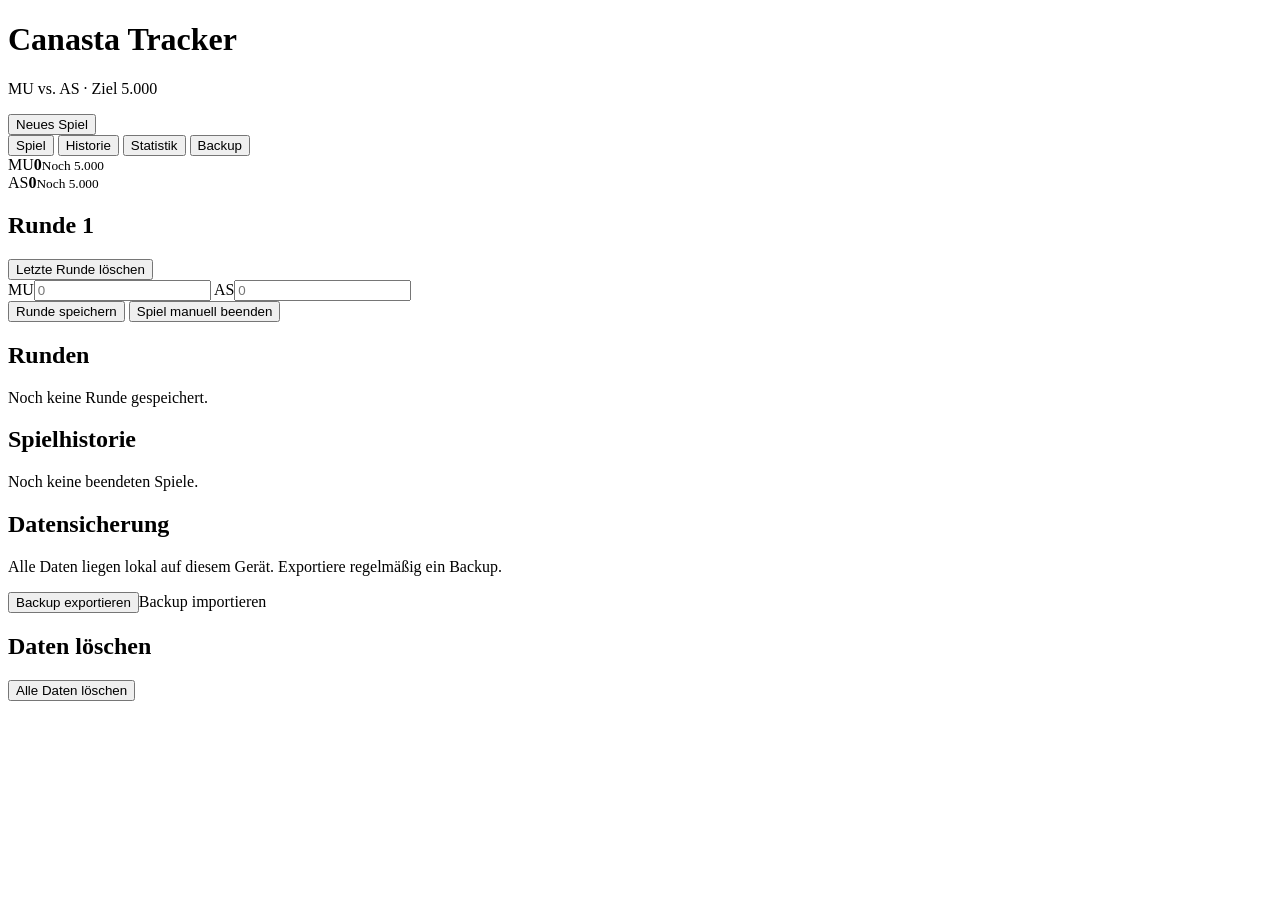
==== index.html @ 2b494fa1 "Add Canasta Tracker app shell" ====
<!doctype html>
<html lang="de">
<head>
  <meta charset="utf-8" />
  <meta name="viewport" content="width=device-width,initial-scale=1,viewport-fit=cover" />
  <meta name="theme-color" content="#111827" />
  <meta name="apple-mobile-web-app-capable" content="yes" />
  <meta name="apple-mobile-web-app-status-bar-style" content="black-translucent" />
  <meta name="apple-mobile-web-app-title" content="Canasta" />
  <link rel="manifest" href="manifest.webmanifest" />
  <link rel="apple-touch-icon" href="icon-192.png" />
  <link rel="stylesheet" href="styles.css" />
  <title>Canasta Tracker</title>
</head>
<body>
  <main class="app">
    <header class="topbar">
      <div>
        <h1>Canasta Tracker</h1>
        <p class="muted">MU vs. AS · Ziel 5.000</p>
      </div>
      <button id="newGameBtn" class="secondary">Neues Spiel</button>
    </header>

    <nav class="tabs" aria-label="Bereiche">
      <button class="tab active" data-view="game">Spiel</button>
      <button class="tab" data-view="history">Historie</button>
      <button class="tab" data-view="stats">Statistik</button>
      <button class="tab" data-view="settings">Backup</button>
    </nav>

    <section id="game" class="view active">
      <div class="score-grid">
        <article class="score-card"><span class="team">MU</span><strong id="muTotal">0</strong><small id="muRemaining">Noch 5.000</small></article>
        <article class="score-card"><span class="team">AS</span><strong id="asTotal">0</strong><small id="asRemaining">Noch 5.000</small></article>
      </div>
      <section class="panel">
        <div class="panel-head"><h2 id="roundHeading">Runde 1</h2><button id="undoBtn" class="text-btn">Letzte Runde löschen</button></div>
        <div class="input-grid">
          <label>MU<input id="muInput" inputmode="numeric" type="number" step="5" placeholder="0" /></label>
          <label>AS<input id="asInput" inputmode="numeric" type="number" step="5" placeholder="0" /></label>
        </div>
        <button id="saveRoundBtn" class="primary">Runde speichern</button>
        <button id="finishGameBtn" class="secondary wide">Spiel manuell beenden</button>
      </section>
      <section class="panel"><h2>Runden</h2><div id="roundsList" class="list empty">Noch keine Runde gespeichert.</div></section>
    </section>

    <section id="history" class="view"><section class="panel"><h2>Spielhistorie</h2><div id="historyList" class="list empty">Noch keine beendeten Spiele.</div></section></section>
    <section id="stats" class="view"><div id="statsGrid" class="stats-grid"></div></section>
    <section id="settings" class="view">
      <section class="panel"><h2>Datensicherung</h2><p class="muted">Alle Daten liegen lokal auf diesem Gerät. Exportiere regelmäßig ein Backup.</p><button id="exportBtn" class="primary">Backup exportieren</button><label class="file-label secondary wide">Backup importieren<input id="importInput" type="file" accept="application/json,.json" hidden /></label></section>
      <section class="panel danger-panel"><h2>Daten löschen</h2><button id="resetBtn" class="danger">Alle Daten löschen</button></section>
    </section>
  </main>

  <dialog id="editDialog"><form method="dialog" class="dialog-card"><h2>Runde bearbeiten</h2><input id="editIndex" type="hidden" /><div class="input-grid"><label>MU<input id="editMu" type="number" step="5" /></label><label>AS<input id="editAs" type="number" step="5" /></label></div><div class="dialog-actions"><button value="cancel" class="secondary">Abbrechen</button><button id="saveEditBtn" value="default" class="primary">Speichern</button></div></form></dialog>
  <script src="app.js"></script>
</body>
</html>
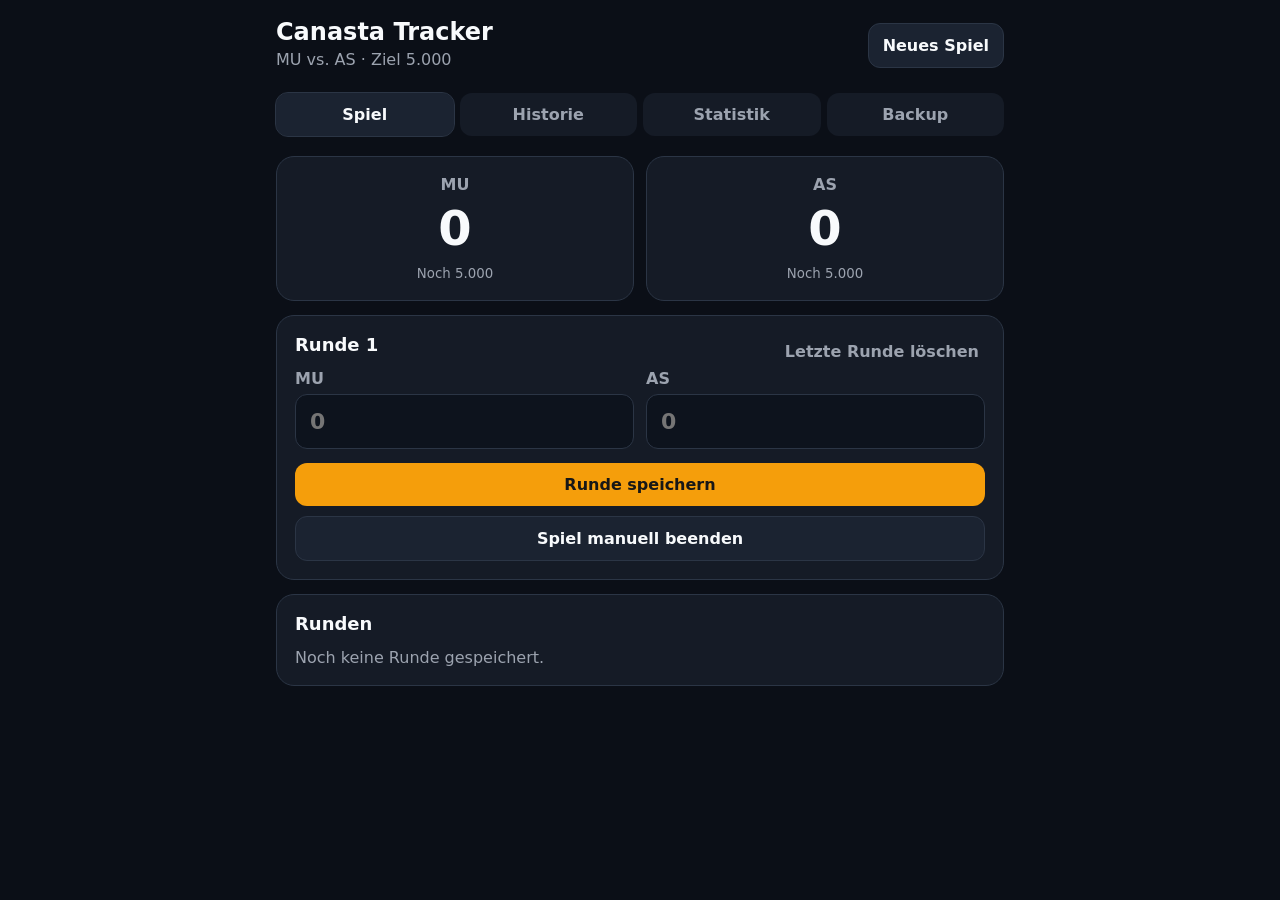
==== commit 59b1c5a6: "Switch page icon to SVG" ====
--- a/index.html
+++ b/index.html
@@ -8,7 +8,7 @@
   <meta name="apple-mobile-web-app-status-bar-style" content="black-translucent" />
   <meta name="apple-mobile-web-app-title" content="Canasta" />
   <link rel="manifest" href="manifest.webmanifest" />
-  <link rel="apple-touch-icon" href="icon-192.png" />
+  <link rel="icon" href="icon.svg" type="image/svg+xml" />
   <link rel="stylesheet" href="styles.css" />
   <title>Canasta Tracker</title>
 </head>
--- a/styles.css
+++ b/styles.css
@@ -0,0 +1,2 @@
+:root{font-family:-apple-system,BlinkMacSystemFont,"SF Pro Text",Inter,system-ui,sans-serif;color-scheme:dark;--bg:#0b0f17;--panel:#151b26;--panel2:#1b2331;--text:#f8fafc;--muted:#9ca3af;--line:#2b3545;--accent:#f59e0b;--danger:#ef4444}
+*{box-sizing:border-box}body{margin:0;background:var(--bg);color:var(--text)}button,input{font:inherit}.app{max-width:760px;margin:0 auto;padding:calc(18px + env(safe-area-inset-top)) 16px calc(28px + env(safe-area-inset-bottom))}.topbar{display:flex;align-items:center;justify-content:space-between;gap:12px}.topbar h1{font-size:24px;margin:0}.muted{color:var(--muted);margin:.25rem 0}.tabs{display:grid;grid-template-columns:repeat(4,1fr);gap:6px;margin:20px 0}.tab,.secondary,.primary,.danger,.text-btn,.file-label{border:0;border-radius:12px;padding:12px 14px;font-weight:700}.tab{background:var(--panel);color:var(--muted)}.tab.active{background:var(--panel2);color:var(--text);outline:1px solid var(--line)}.view{display:none}.view.active{display:block}.score-grid,.input-grid,.stats-grid{display:grid;grid-template-columns:1fr 1fr;gap:12px}.score-card,.panel,.stat{background:var(--panel);border:1px solid var(--line);border-radius:18px;padding:18px}.score-card{text-align:center}.score-card .team{display:block;color:var(--muted);font-weight:800}.score-card strong{display:block;font-size:48px;line-height:1.1;margin:8px 0}.score-card small{color:var(--muted)}.panel{margin-top:14px}.panel h2{margin:0 0 14px;font-size:18px}.panel-head{display:flex;justify-content:space-between;align-items:center;gap:12px}.input-grid label{font-weight:800;color:var(--muted)}input[type=number]{width:100%;margin-top:6px;background:#0d131d;color:var(--text);border:1px solid var(--line);border-radius:12px;padding:14px;font-size:22px}.primary{width:100%;margin-top:14px;background:var(--accent);color:#171717}.secondary,.file-label{background:var(--panel2);color:var(--text);border:1px solid var(--line);text-align:center}.wide{width:100%;display:block;margin-top:10px}.danger{width:100%;background:var(--danger);color:white}.text-btn{background:none;color:var(--muted);padding:6px}.list{display:flex;flex-direction:column;gap:8px}.empty{color:var(--muted)}.row{display:grid;grid-template-columns:1fr auto auto;gap:10px;align-items:center;background:var(--panel2);border-radius:12px;padding:12px}.row button{background:none;border:0;color:var(--accent);font-weight:700}.round-meta,.history-meta{color:var(--muted);font-size:13px}.stat strong{display:block;font-size:28px}.stat span{color:var(--muted)}.danger-panel{border-color:#54262b}dialog{border:0;background:transparent;padding:16px;width:min(100%,520px)}dialog::backdrop{background:rgba(0,0,0,.65)}.dialog-card{background:var(--panel);border:1px solid var(--line);border-radius:18px;padding:18px}.dialog-actions{display:grid;grid-template-columns:1fr 1fr;gap:10px;margin-top:14px}@media(max-width:480px){.topbar{align-items:flex-start}.topbar .secondary{padding:10px}.tabs{font-size:13px}.score-card strong{font-size:40px}.row{grid-template-columns:1fr auto}.row .round-meta{grid-column:1/-1}.stats-grid{grid-template-columns:1fr 1fr}}
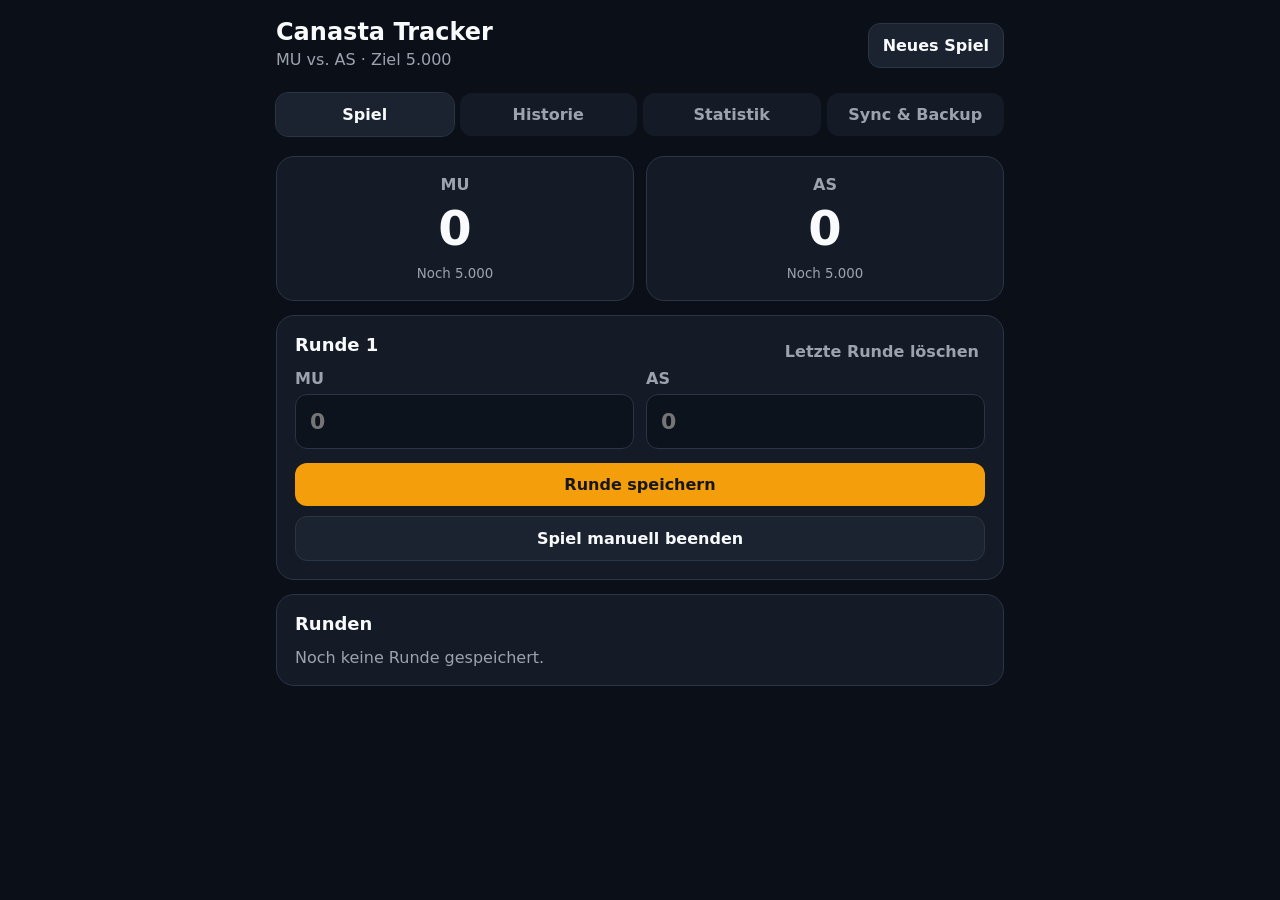
==== commit 0fee95fd: "Add protected GitHub sync settings" ====
--- a/index.html
+++ b/index.html
@@ -8,7 +8,7 @@
   <meta name="apple-mobile-web-app-status-bar-style" content="black-translucent" />
   <meta name="apple-mobile-web-app-title" content="Canasta" />
   <link rel="manifest" href="manifest.webmanifest" />
-  <link rel="icon" href="icon.svg" type="image/svg+xml" />
+  <link rel="apple-touch-icon" href="icon.svg" />
   <link rel="stylesheet" href="styles.css" />
   <title>Canasta Tracker</title>
 </head>
@@ -26,7 +26,7 @@
       <button class="tab active" data-view="game">Spiel</button>
       <button class="tab" data-view="history">Historie</button>
       <button class="tab" data-view="stats">Statistik</button>
-      <button class="tab" data-view="settings">Backup</button>
+      <button class="tab" data-view="settings">Sync & Backup</button>
     </nav>
 
     <section id="game" class="view active">
@@ -49,7 +49,16 @@
     <section id="history" class="view"><section class="panel"><h2>Spielhistorie</h2><div id="historyList" class="list empty">Noch keine beendeten Spiele.</div></section></section>
     <section id="stats" class="view"><div id="statsGrid" class="stats-grid"></div></section>
     <section id="settings" class="view">
-      <section class="panel"><h2>Datensicherung</h2><p class="muted">Alle Daten liegen lokal auf diesem Gerät. Exportiere regelmäßig ein Backup.</p><button id="exportBtn" class="primary">Backup exportieren</button><label class="file-label secondary wide">Backup importieren<input id="importInput" type="file" accept="application/json,.json" hidden /></label></section>
+      <section class="panel">
+        <h2>GitHub-Synchronisierung</h2>
+        <p class="muted">Die App bleibt lokal nutzbar und kann zusätzlich über einen geschützten Worker nach GitHub sichern.</p>
+        <label>Worker-URL<input id="workerUrlInput" type="url" placeholder="https://canasta-tracker-sync.…workers.dev" autocomplete="off" /></label>
+        <label>Sync-Schlüssel<input id="syncKeyInput" type="password" placeholder="persönlicher Schlüssel" autocomplete="off" /></label>
+        <button id="saveSyncBtn" class="primary">Sync-Zugang speichern</button>
+        <button id="syncNowBtn" class="secondary wide">Jetzt synchronisieren</button>
+        <p id="syncStatus" class="muted">GitHub-Sync noch nicht eingerichtet.</p>
+      </section>
+      <section class="panel"><h2>Datensicherung</h2><p class="muted">Zusätzlich kannst du jederzeit ein manuelles JSON-Backup exportieren.</p><button id="exportBtn" class="primary">Backup exportieren</button><label class="file-label secondary wide">Backup importieren<input id="importInput" type="file" accept="application/json,.json" hidden /></label></section>
       <section class="panel danger-panel"><h2>Daten löschen</h2><button id="resetBtn" class="danger">Alle Daten löschen</button></section>
     </section>
   </main>
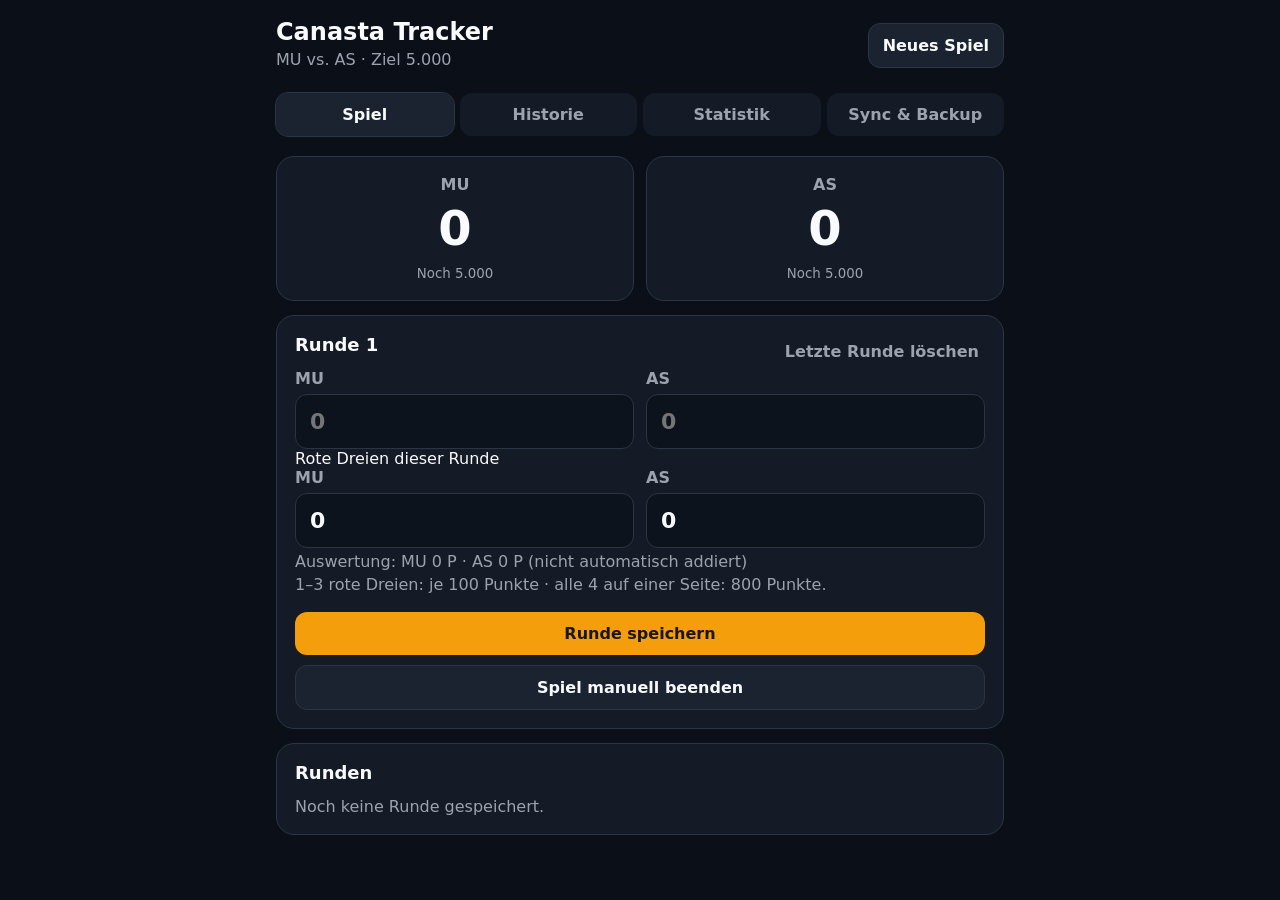
==== commit 45358ba8: "Add red threes inputs to round entry" ====
--- a/index.html
+++ b/index.html
@@ -40,6 +40,17 @@
           <label>MU<input id="muInput" inputmode="numeric" type="number" step="5" placeholder="0" /></label>
           <label>AS<input id="asInput" inputmode="numeric" type="number" step="5" placeholder="0" /></label>
         </div>
+
+        <div class="red-three-box">
+          <div class="red-three-title">Rote Dreien dieser Runde</div>
+          <div class="input-grid">
+            <label>MU<input id="redMuInput" inputmode="numeric" type="number" min="0" max="4" step="1" value="0" /></label>
+            <label>AS<input id="redAsInput" inputmode="numeric" type="number" min="0" max="4" step="1" value="0" /></label>
+          </div>
+          <p id="redThreePreview" class="muted red-three-preview">Auswertung: MU 0 P · AS 0 P (nicht automatisch addiert)</p>
+          <p class="muted rule-note">1–3 rote Dreien: je 100 Punkte · alle 4 auf einer Seite: 800 Punkte.</p>
+        </div>
+
         <button id="saveRoundBtn" class="primary">Runde speichern</button>
         <button id="finishGameBtn" class="secondary wide">Spiel manuell beenden</button>
       </section>
@@ -63,7 +74,24 @@
     </section>
   </main>
 
-  <dialog id="editDialog"><form method="dialog" class="dialog-card"><h2>Runde bearbeiten</h2><input id="editIndex" type="hidden" /><div class="input-grid"><label>MU<input id="editMu" type="number" step="5" /></label><label>AS<input id="editAs" type="number" step="5" /></label></div><div class="dialog-actions"><button value="cancel" class="secondary">Abbrechen</button><button id="saveEditBtn" value="default" class="primary">Speichern</button></div></form></dialog>
+  <dialog id="editDialog">
+    <form method="dialog" class="dialog-card">
+      <h2>Runde bearbeiten</h2>
+      <input id="editIndex" type="hidden" />
+      <div class="input-grid">
+        <label>MU<input id="editMu" type="number" step="5" /></label>
+        <label>AS<input id="editAs" type="number" step="5" /></label>
+      </div>
+      <div class="red-three-box compact">
+        <div class="red-three-title">Rote Dreien</div>
+        <div class="input-grid">
+          <label>MU<input id="editRedMu" type="number" min="0" max="4" step="1" value="0" /></label>
+          <label>AS<input id="editRedAs" type="number" min="0" max="4" step="1" value="0" /></label>
+        </div>
+      </div>
+      <div class="dialog-actions"><button value="cancel" class="secondary">Abbrechen</button><button id="saveEditBtn" value="default" class="primary">Speichern</button></div>
+    </form>
+  </dialog>
   <script src="app.js"></script>
 </body>
 </html>
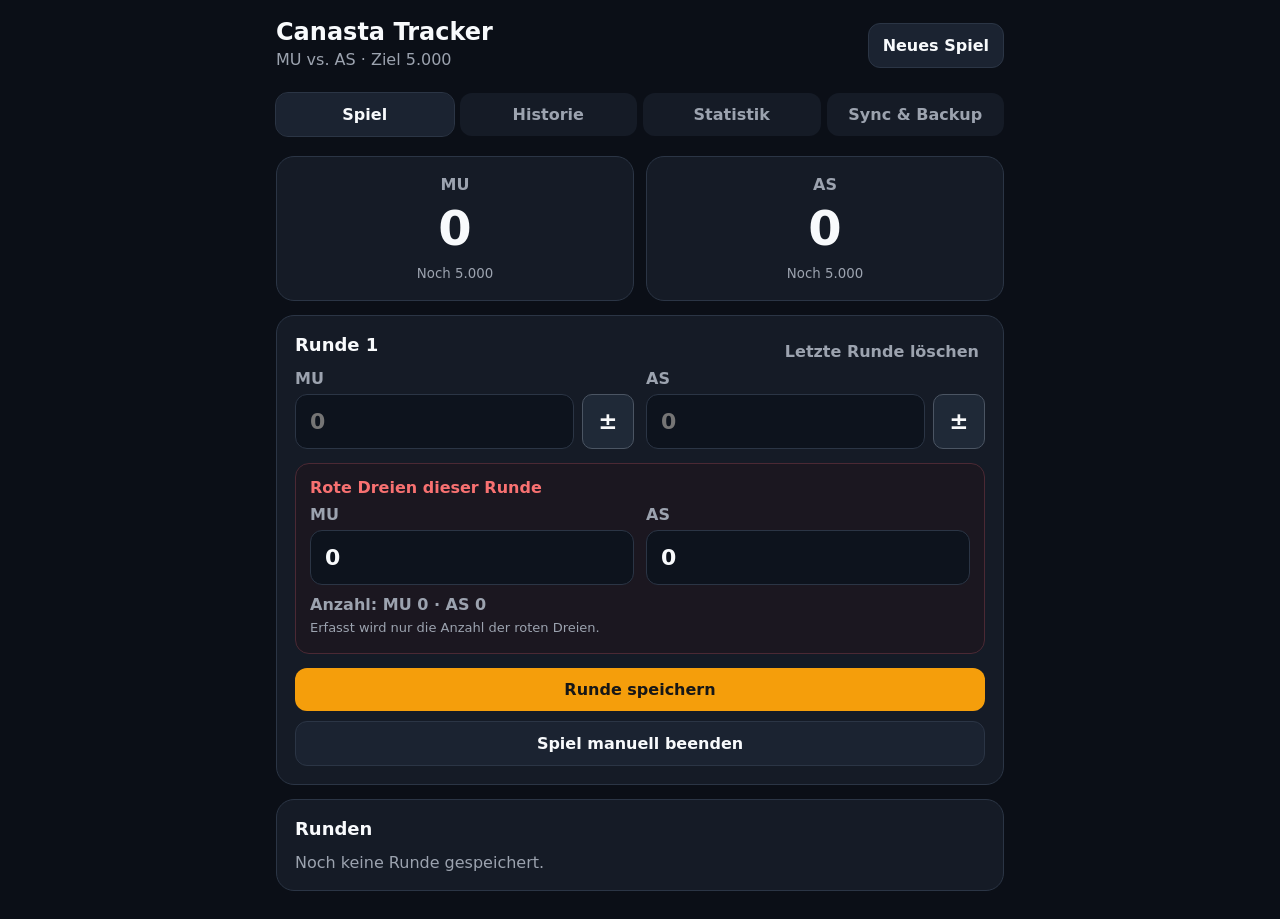
==== commit 8751956c: "Load mobile input patch and simplify red-three UI" ====
--- a/index.html
+++ b/index.html
@@ -47,8 +47,8 @@
             <label>MU<input id="redMuInput" inputmode="numeric" type="number" min="0" max="4" step="1" value="0" /></label>
             <label>AS<input id="redAsInput" inputmode="numeric" type="number" min="0" max="4" step="1" value="0" /></label>
           </div>
-          <p id="redThreePreview" class="muted red-three-preview">Auswertung: MU 0 P · AS 0 P (nicht automatisch addiert)</p>
-          <p class="muted rule-note">1–3 rote Dreien: je 100 Punkte · alle 4 auf einer Seite: 800 Punkte.</p>
+          <p id="redThreePreview" class="muted red-three-preview">Anzahl: MU 0 · AS 0</p>
+          <p class="muted rule-note">Erfasst wird nur die Anzahl der roten Dreien.</p>
         </div>
 
         <button id="saveRoundBtn" class="primary">Runde speichern</button>
@@ -79,8 +79,8 @@
       <h2>Runde bearbeiten</h2>
       <input id="editIndex" type="hidden" />
       <div class="input-grid">
-        <label>MU<input id="editMu" type="number" step="5" /></label>
-        <label>AS<input id="editAs" type="number" step="5" /></label>
+        <label>MU<input id="editMu" inputmode="numeric" type="number" step="5" /></label>
+        <label>AS<input id="editAs" inputmode="numeric" type="number" step="5" /></label>
       </div>
       <div class="red-three-box compact">
         <div class="red-three-title">Rote Dreien</div>
@@ -93,5 +93,6 @@
     </form>
   </dialog>
   <script src="app.js"></script>
+  <script src="patch.js"></script>
 </body>
 </html>
--- a/styles.css
+++ b/styles.css
@@ -1,2 +1,17 @@
-:root{font-family:-apple-system,BlinkMacSystemFont,"SF Pro Text",Inter,system-ui,sans-serif;color-scheme:dark;--bg:#0b0f17;--panel:#151b26;--panel2:#1b2331;--text:#f8fafc;--muted:#9ca3af;--line:#2b3545;--accent:#f59e0b;--danger:#ef4444}
-*{box-sizing:border-box}body{margin:0;background:var(--bg);color:var(--text)}button,input{font:inherit}.app{max-width:760px;margin:0 auto;padding:calc(18px + env(safe-area-inset-top)) 16px calc(28px + env(safe-area-inset-bottom))}.topbar{display:flex;align-items:center;justify-content:space-between;gap:12px}.topbar h1{font-size:24px;margin:0}.muted{color:var(--muted);margin:.25rem 0}.tabs{display:grid;grid-template-columns:repeat(4,1fr);gap:6px;margin:20px 0}.tab,.secondary,.primary,.danger,.text-btn,.file-label{border:0;border-radius:12px;padding:12px 14px;font-weight:700}.tab{background:var(--panel);color:var(--muted)}.tab.active{background:var(--panel2);color:var(--text);outline:1px solid var(--line)}.view{display:none}.view.active{display:block}.score-grid,.input-grid,.stats-grid{display:grid;grid-template-columns:1fr 1fr;gap:12px}.score-card,.panel,.stat{background:var(--panel);border:1px solid var(--line);border-radius:18px;padding:18px}.score-card{text-align:center}.score-card .team{display:block;color:var(--muted);font-weight:800}.score-card strong{display:block;font-size:48px;line-height:1.1;margin:8px 0}.score-card small{color:var(--muted)}.panel{margin-top:14px}.panel h2{margin:0 0 14px;font-size:18px}.panel-head{display:flex;justify-content:space-between;align-items:center;gap:12px}.input-grid label{font-weight:800;color:var(--muted)}input[type=number]{width:100%;margin-top:6px;background:#0d131d;color:var(--text);border:1px solid var(--line);border-radius:12px;padding:14px;font-size:22px}.primary{width:100%;margin-top:14px;background:var(--accent);color:#171717}.secondary,.file-label{background:var(--panel2);color:var(--text);border:1px solid var(--line);text-align:center}.wide{width:100%;display:block;margin-top:10px}.danger{width:100%;background:var(--danger);color:white}.text-btn{background:none;color:var(--muted);padding:6px}.list{display:flex;flex-direction:column;gap:8px}.empty{color:var(--muted)}.row{display:grid;grid-template-columns:1fr auto auto;gap:10px;align-items:center;background:var(--panel2);border-radius:12px;padding:12px}.row button{background:none;border:0;color:var(--accent);font-weight:700}.round-meta,.history-meta{color:var(--muted);font-size:13px}.stat strong{display:block;font-size:28px}.stat span{color:var(--muted)}.danger-panel{border-color:#54262b}dialog{border:0;background:transparent;padding:16px;width:min(100%,520px)}dialog::backdrop{background:rgba(0,0,0,.65)}.dialog-card{background:var(--panel);border:1px solid var(--line);border-radius:18px;padding:18px}.dialog-actions{display:grid;grid-template-columns:1fr 1fr;gap:10px;margin-top:14px}@media(max-width:480px){.topbar{align-items:flex-start}.topbar .secondary{padding:10px}.tabs{font-size:13px}.score-card strong{font-size:40px}.row{grid-template-columns:1fr auto}.row .round-meta{grid-column:1/-1}.stats-grid{grid-template-columns:1fr 1fr}}
+:root{font-family:-apple-system,BlinkMacSystemFont,"SF Pro Text",Inter,system-ui,sans-serif;color-scheme:dark;--bg:#0b0f17;--panel:#151b26;--panel2:#1b2331;--text:#f8fafc;--muted:#9ca3af;--line:#2b3545;--accent:#f59e0b;--danger:#ef4444;--redthree:#f87171}
+*{box-sizing:border-box}body{margin:0;background:var(--bg);color:var(--text)}button,input{font:inherit}.app{max-width:760px;margin:0 auto;padding:calc(18px + env(safe-area-inset-top)) 16px calc(28px + env(safe-area-inset-bottom))}.topbar{display:flex;align-items:center;justify-content:space-between;gap:12px}.topbar h1{font-size:24px;margin:0}.muted{color:var(--muted);margin:.25rem 0}.tabs{display:grid;grid-template-columns:repeat(4,1fr);gap:6px;margin:20px 0}.tab,.secondary,.primary,.danger,.text-btn,.file-label{border:0;border-radius:12px;padding:12px 14px;font-weight:700}.tab{background:var(--panel);color:var(--muted)}.tab.active{background:var(--panel2);color:var(--text);outline:1px solid var(--line)}.view{display:none}.view.active{display:block}.score-grid,.input-grid,.stats-grid{display:grid;grid-template-columns:1fr 1fr;gap:12px}.score-card,.panel,.stat{background:var(--panel);border:1px solid var(--line);border-radius:18px;padding:18px}.score-card{text-align:center}.score-card .team{display:block;color:var(--muted);font-weight:800}.score-card strong{display:block;font-size:48px;line-height:1.1;margin:8px 0}.score-card small{color:var(--muted)}.panel{margin-top:14px}.panel h2{margin:0 0 14px;font-size:18px}.panel-head{display:flex;justify-content:space-between;align-items:center;gap:12px}.input-grid label{font-weight:800;color:var(--muted)}input[type=number],input[type=url],input[type=password]{width:100%;margin-top:6px;background:#0d131d;color:var(--text);border:1px solid var(--line);border-radius:12px;padding:14px;font-size:22px}input[type=url],input[type=password]{font-size:16px}.primary{width:100%;margin-top:14px;background:var(--accent);color:#171717}.secondary,.file-label{background:var(--panel2);color:var(--text);border:1px solid var(--line);text-align:center}.wide{width:100%;display:block;margin-top:10px}.danger{width:100%;background:var(--danger);color:white}.text-btn{background:none;color:var(--muted);padding:6px}.list{display:flex;flex-direction:column;gap:8px}.empty{color:var(--muted)}.row{display:grid;grid-template-columns:1fr auto auto;gap:10px;align-items:center;background:var(--panel2);border-radius:12px;padding:12px}.row button{background:none;border:0;color:var(--accent);font-weight:700}.round-meta,.history-meta{color:var(--muted);font-size:13px}.red-three-meta{color:var(--redthree);font-size:13px;margin-top:3px}.stat strong{display:block;font-size:28px;font-variant-numeric:tabular-nums}.stat span{color:var(--muted)}.danger-panel{border-color:#54262b}.red-three-box{margin-top:14px;padding:14px;background:#1b1720;border:1px solid #4b2934;border-radius:14px}.red-three-box.compact{margin-top:14px}.red-three-title{font-weight:800;color:var(--redthree);margin-bottom:8px}.red-three-preview{margin-top:10px;font-weight:700}.red-three-preview.warning{color:#fca5a5}.rule-note{font-size:13px;margin-top:6px}dialog{border:0;background:transparent;padding:16px;width:min(100%,520px)}dialog::backdrop{background:rgba(0,0,0,.65)}.dialog-card{background:var(--panel);border:1px solid var(--line);border-radius:18px;padding:18px}.dialog-actions{display:grid;grid-template-columns:1fr 1fr;gap:10px;margin-top:14px}
+@media(max-width:520px){
+  .app{padding-left:14px;padding-right:14px}
+  .topbar{align-items:flex-start}.topbar .secondary{padding:10px}
+  .tabs{font-size:12px;gap:4px}.tab{padding:11px 7px}
+  .score-card strong{font-size:40px}
+  .row{grid-template-columns:1fr auto}.row .round-meta{grid-column:1/-1}
+  .stats-grid{grid-template-columns:1fr;gap:8px}
+  .stat{display:grid;grid-template-columns:minmax(0,1fr) auto;align-items:center;gap:12px;min-height:58px;padding:13px 15px;border-radius:14px}
+  .stat strong{grid-column:2;grid-row:1;margin:0;font-size:24px;line-height:1;white-space:nowrap;text-align:right}
+  .stat span{grid-column:1;grid-row:1;font-size:15px;line-height:1.25;min-width:0;overflow-wrap:anywhere}
+  .stat:nth-child(n+8):nth-child(-n+13){border-color:#4b2934;background:#18151d}
+  .stat:nth-child(n+8):nth-child(-n+13) span{color:#fca5a5}
+  .stat:nth-child(8){margin-top:6px}
+  .stat:nth-child(14){margin-top:6px}
+}
